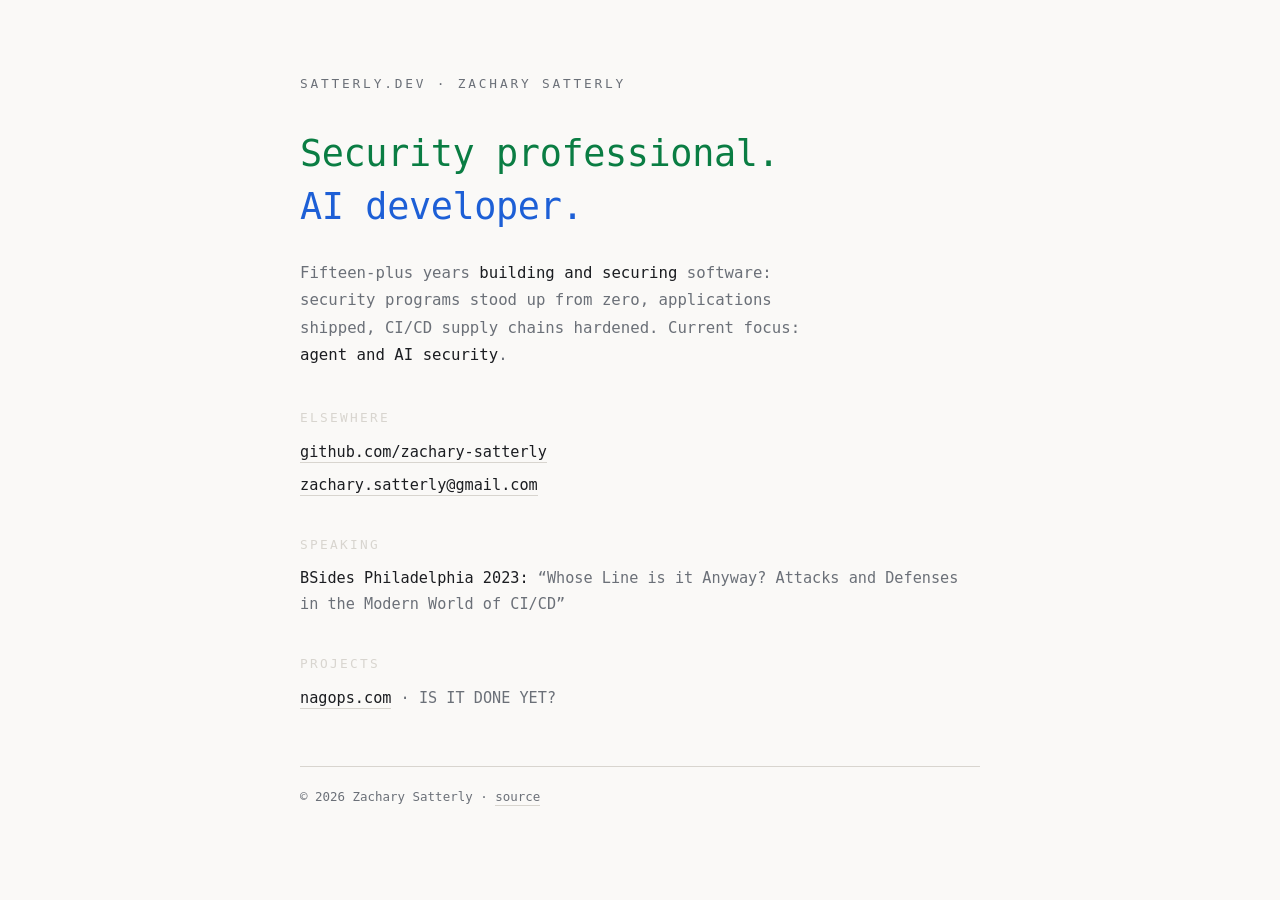
==== about.html @ 932d01d1 "Landing page: bio as a draggable chain on a character-art dog - index.html + main.js: one sentence h" ====
<!doctype html>
<html lang="en">
<head>
<meta charset="utf-8">
<meta name="viewport" content="width=device-width, initial-scale=1">
<title>About · Zachary Satterly</title>
<meta name="description" content="Zachary Satterly. Security professional and AI developer.">
<meta property="og:title" content="Zachary Satterly">
<meta property="og:description" content="Security professional. AI developer.">
<meta property="og:url" content="https://satterly.dev/about">
<meta property="og:type" content="website">
<link rel="canonical" href="https://satterly.dev/about">
<link rel="icon" href="/favicon.svg" type="image/svg+xml">
<style>
  :root {
    --bg: #0c0e12;
    --fg: #e8e6e1;
    --dim: #8a8f98;
    --faint: #3a3f47;
    --accent-sec: #7ee2a8;   /* security */
    --accent-ai: #8ab8ff;    /* AI */
    --mono: ui-monospace, "SF Mono", "JetBrains Mono", "Cascadia Code", Menlo, Consolas, monospace;
  }
  @media (prefers-color-scheme: light) {
    :root {
      --bg: #faf9f7;
      --fg: #1b1d21;
      --dim: #6b7078;
      --faint: #d8d5cf;
      --accent-sec: #0a7d43;
      --accent-ai: #1d5fd6;
    }
  }
  * { box-sizing: border-box; }
  html, body { margin: 0; padding: 0; }
  body {
    background: var(--bg);
    color: var(--fg);
    font-family: var(--mono);
    -webkit-font-smoothing: antialiased;
    display: flex;
    min-height: 100svh;
    align-items: center;
    justify-content: center;
  }
  main {
    width: min(680px, 92vw);
    padding: 4rem 0 5rem;
  }
  .kicker a { color: inherit; border: 0; }
  .kicker {
    font-size: 0.8rem;
    letter-spacing: 0.22em;
    text-transform: uppercase;
    color: var(--dim);
    margin: 0 0 2.2rem;
  }
  h1 {
    font-size: clamp(1.5rem, 4.6vw, 2.3rem);
    font-weight: 500;
    line-height: 1.45;
    margin: 0 0 1.6rem;
    letter-spacing: -0.01em;
  }
  h1 .sec { color: var(--accent-sec); }
  h1 .ai  { color: var(--accent-ai); white-space: nowrap; }
  .bio {
    font-size: 0.98rem;
    line-height: 1.75;
    color: var(--dim);
    margin: 0 0 2.6rem;
    max-width: 56ch;
  }
  .bio strong { color: var(--fg); font-weight: 500; }
  section h2 {
    font-size: 0.8rem;
    letter-spacing: 0.18em;
    text-transform: uppercase;
    color: var(--faint);
    margin: 2.4rem 0 0.9rem;
    font-weight: 500;
  }
  ul { list-style: none; margin: 0; padding: 0; }
  li { margin: 0.45rem 0; font-size: 0.95rem; line-height: 1.7; }
  a { color: var(--fg); text-decoration: none; border-bottom: 1px solid var(--faint); padding-bottom: 1px; }
  a:hover { border-bottom-color: var(--accent-ai); }
  .dim { color: var(--dim); }
  footer {
    margin-top: 3.4rem;
    padding-top: 1.2rem;
    border-top: 1px solid var(--faint);
    font-size: 0.78rem;
    color: var(--dim);
    line-height: 1.7;
  }
  footer a { color: var(--dim); }
</style>
</head>
<body>
<main>
  <p class="kicker"><a href="/">satterly.dev</a> &middot; Zachary Satterly</p>

  <h1><span class="sec">Security professional.</span> <span class="ai">AI developer.</span></h1>

  <div>
    <p class="bio">
      Fifteen-plus years <strong>building and securing</strong> software:
      security programs stood up from zero, applications shipped, CI/CD
      supply chains hardened. Current focus:
      <strong>agent and AI security</strong>.
    </p>

    <section>
      <h2>Elsewhere</h2>
      <ul>
        <li><a href="https://github.com/zachary-satterly" rel="me">github.com/zachary-satterly</a></li>
        <li><a href="mailto:zachary.satterly@gmail.com">zachary.satterly@gmail.com</a></li>
      </ul>
    </section>

    <section>
      <h2>Speaking</h2>
      <ul>
        <li>
          BSides Philadelphia 2023:
          <span class="dim">&ldquo;Whose Line is it Anyway? Attacks and Defenses in the Modern World of CI/CD&rdquo;</span>
        </li>
      </ul>
    </section>

    <section>
      <h2>Projects</h2>
      <ul id="projects">
        <li>
          <a href="https://nagops.com">nagops.com</a>
          <span class="dim">&middot; IS IT DONE YET?</span>
        </li>
      </ul>
    </section>

    <footer>
      &copy; 2026 Zachary Satterly &middot; <a href="https://github.com/zachary-satterly/satterly-dev">source</a>
    </footer>
  </div>
</main>

</body>
</html>
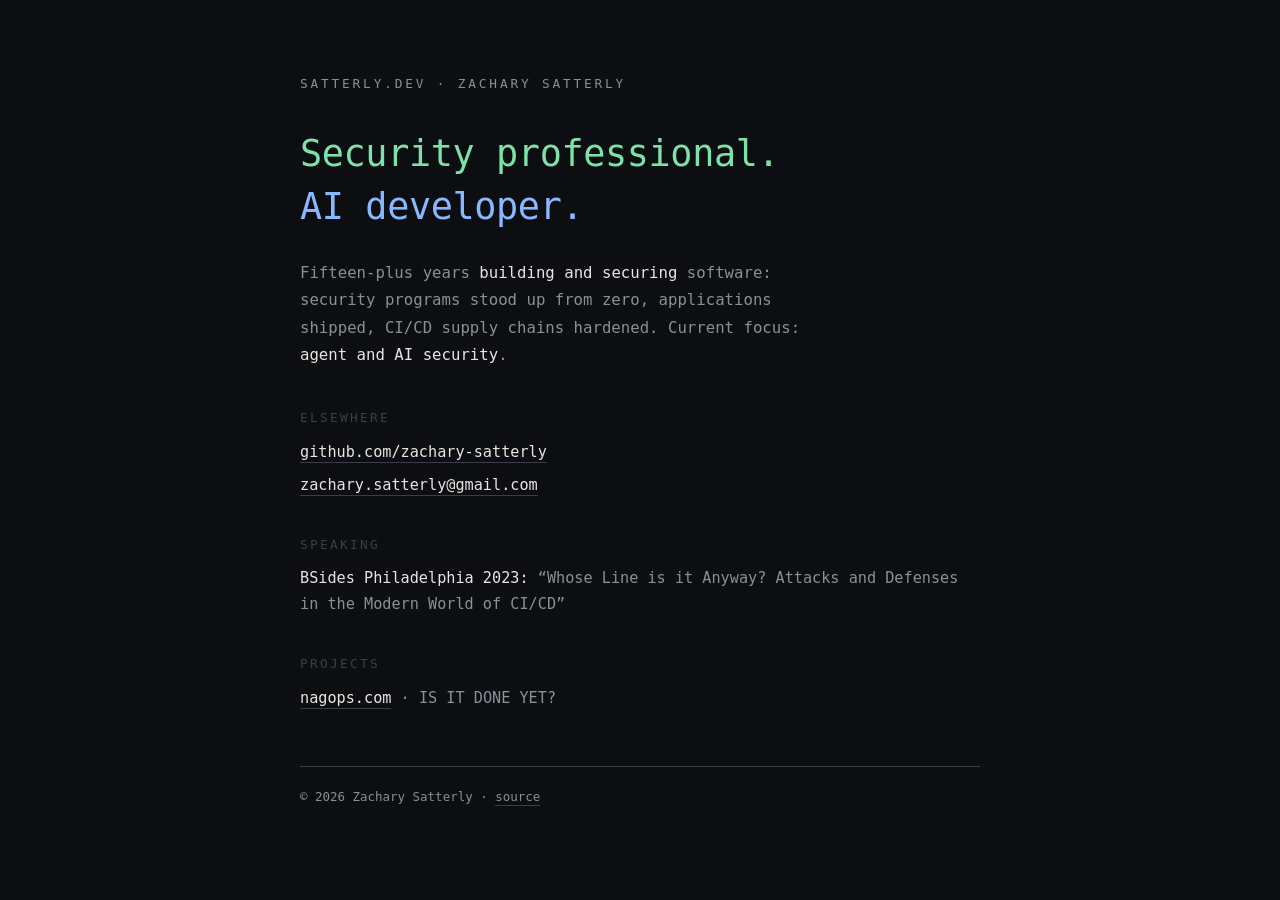
==== commit 2a6bbc6f: "Always use the dark theme; remove the line on the second dog Co-Authored-By: Claude Opus 5.5 <norepl" ====
--- a/about.html
+++ b/about.html
@@ -13,6 +13,7 @@
 <link rel="icon" href="/favicon.svg" type="image/svg+xml">
 <style>
   :root {
+    color-scheme: dark;
     --bg: #0c0e12;
     --fg: #e8e6e1;
     --dim: #8a8f98;
@@ -20,16 +21,6 @@
     --accent-sec: #7ee2a8;   /* security */
     --accent-ai: #8ab8ff;    /* AI */
     --mono: ui-monospace, "SF Mono", "JetBrains Mono", "Cascadia Code", Menlo, Consolas, monospace;
-  }
-  @media (prefers-color-scheme: light) {
-    :root {
-      --bg: #faf9f7;
-      --fg: #1b1d21;
-      --dim: #6b7078;
-      --faint: #d8d5cf;
-      --accent-sec: #0a7d43;
-      --accent-ai: #1d5fd6;
-    }
   }
   * { box-sizing: border-box; }
   html, body { margin: 0; padding: 0; }
